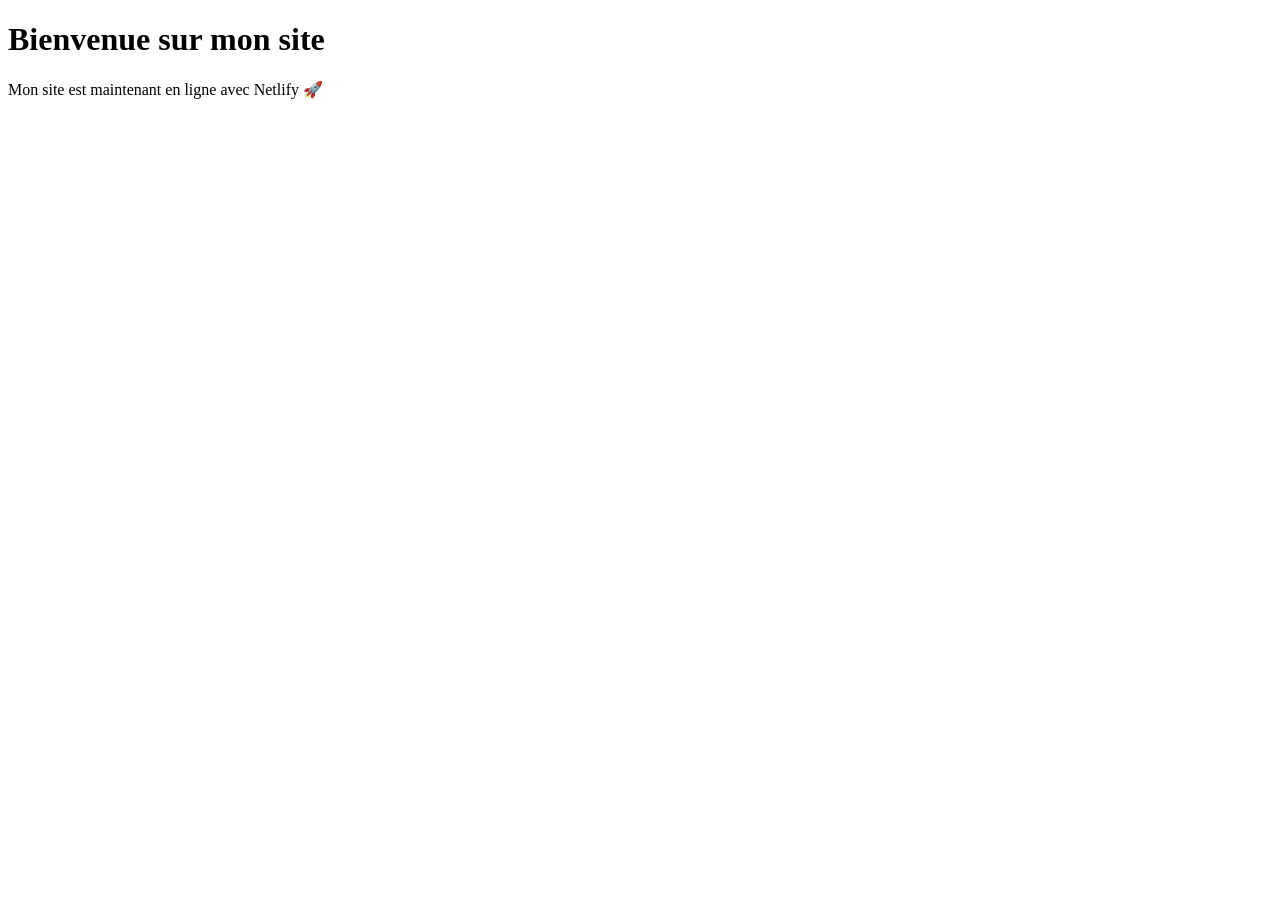
==== index.html @ 26e85eff "Add files via upload" ====
<!DOCTYPE html>
<html lang="fr">
<head>
  <meta charset="UTF-8">
  <title>Mon premier site</title>
  <link rel="stylesheet" href="css/style.css">
</head>
<body>

  <h1>Bienvenue sur mon site</h1>
  <p>Mon site est maintenant en ligne avec Netlify 🚀</p>

  <script src="js/script.js"></script>
</body>
</html>
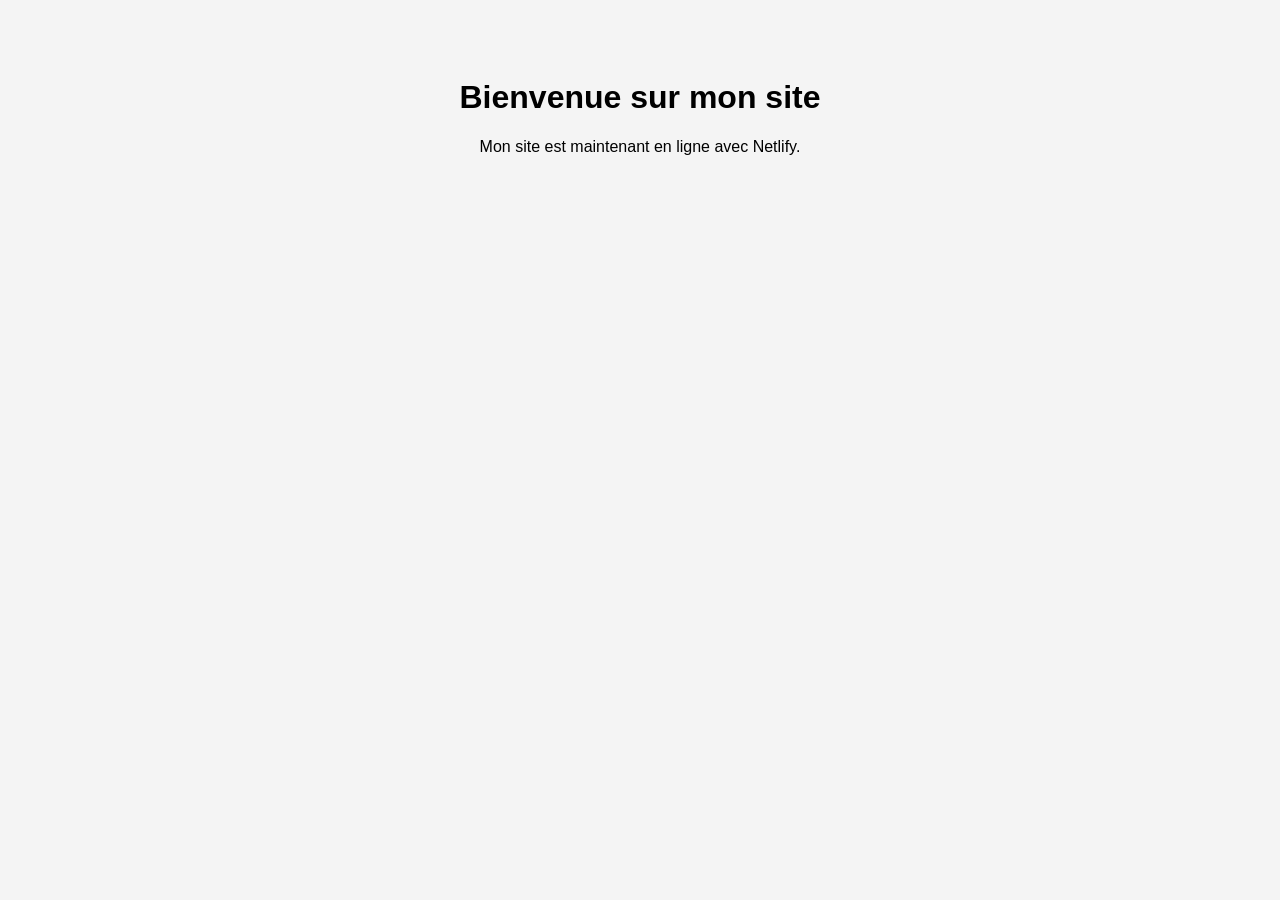
==== commit 44b39509: "Update index.html" ====
--- a/index.html
+++ b/index.html
@@ -3,13 +3,13 @@
 <head>
   <meta charset="UTF-8">
   <title>Mon premier site</title>
-  <link rel="stylesheet" href="css/style.css">
+  <link rel="stylesheet" href="style.css">
 </head>
 <body>
 
   <h1>Bienvenue sur mon site</h1>
-  <p>Mon site est maintenant en ligne avec Netlify 🚀</p>
+  <p>Mon site est maintenant en ligne avec Netlify.</p>
 
-  <script src="js/script.js"></script>
+  <script src="script.js"></script>
 </body>
 </html>
--- a/style.css
+++ b/style.css
@@ -0,0 +1,6 @@
+body {
+  font-family: Arial, sans-serif;
+  background: #f4f4f4;
+  text-align: center;
+  padding: 50px;
+}
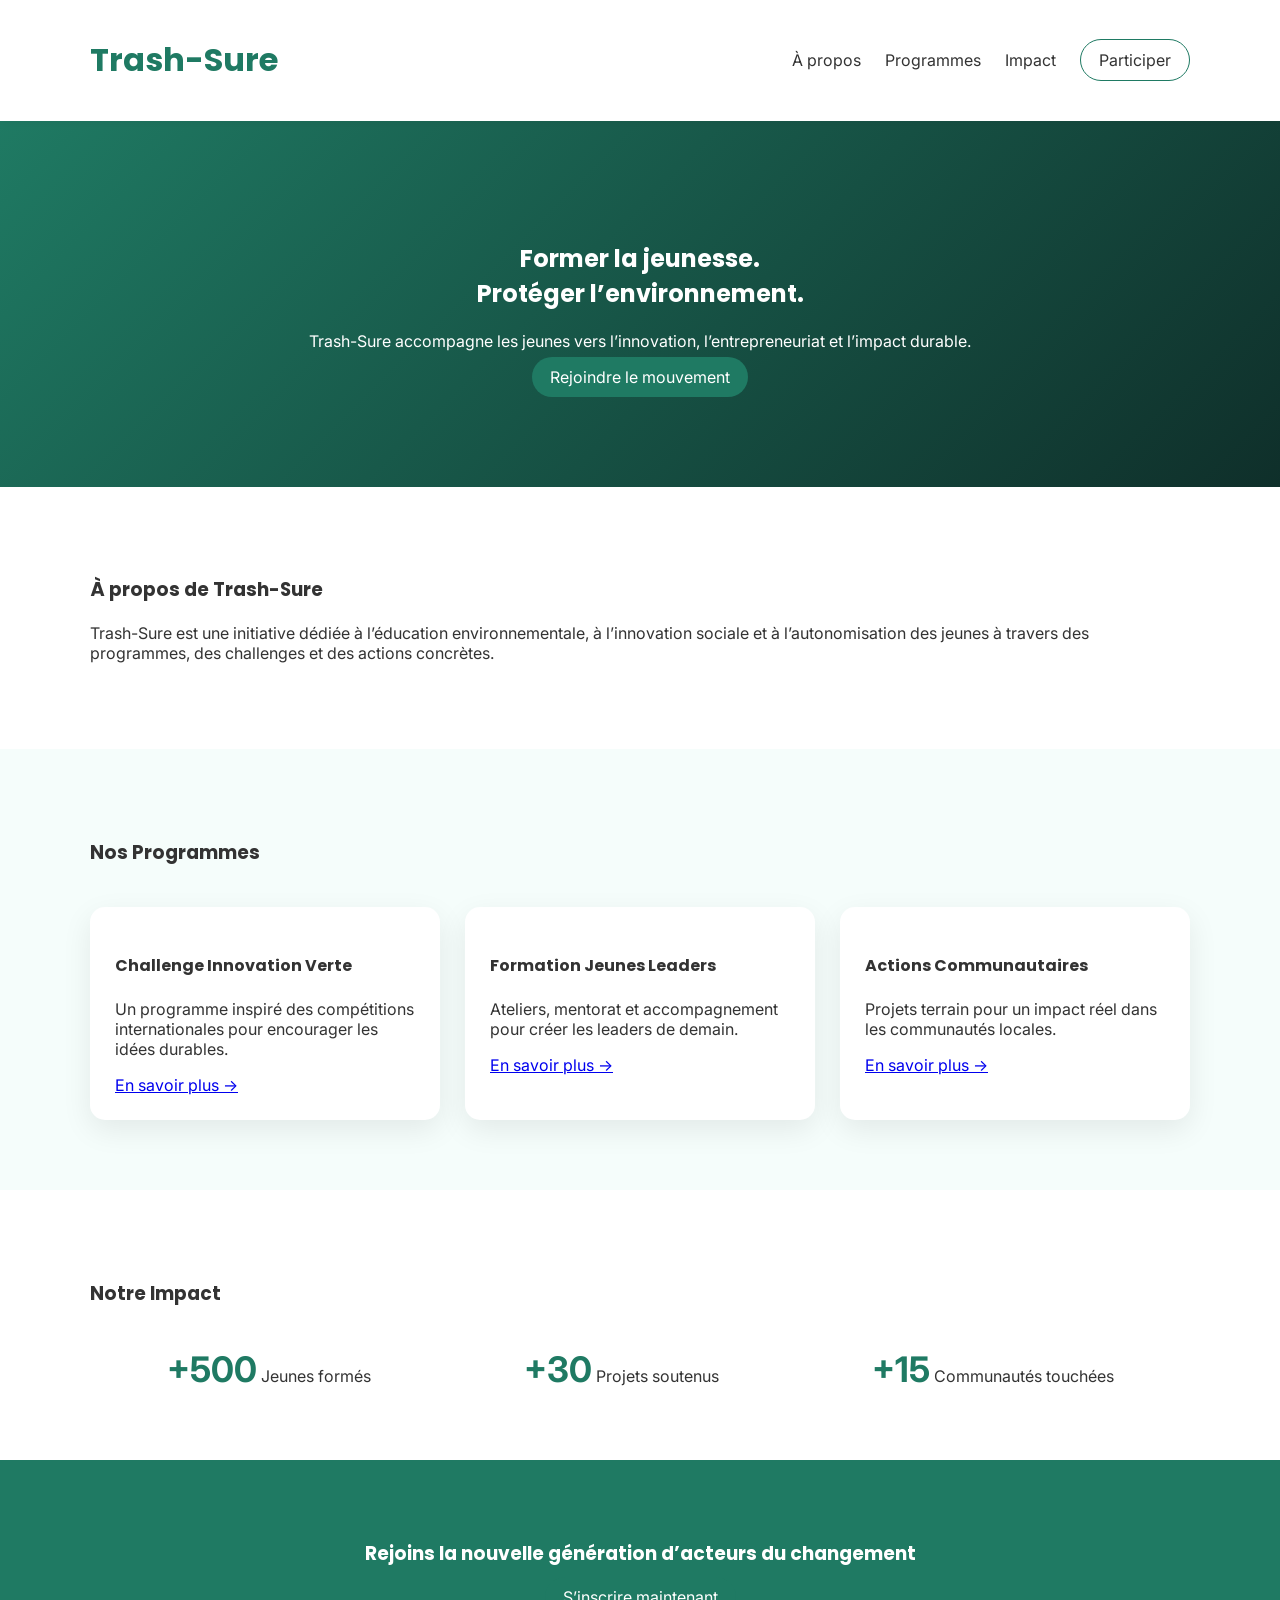
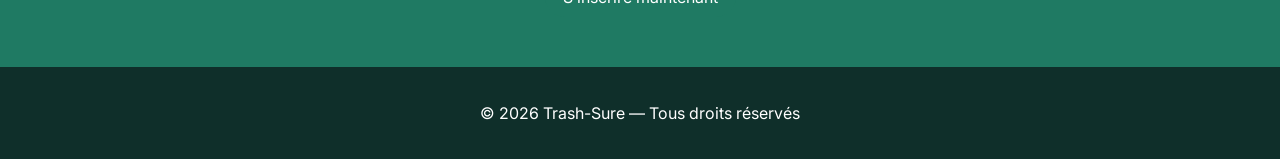
==== commit b7ead930: "hf" ====
--- a/index.html
+++ b/index.html
@@ -1,15 +1,114 @@
 <!DOCTYPE html>
 <html lang="fr">
 <head>
-  <meta charset="UTF-8">
-  <title>Mon premier site</title>
-  <link rel="stylesheet" href="style.css">
+    <meta charset="UTF-8">
+    <meta name="viewport" content="width=device-width, initial-scale=1.0">
+    <title>Trash-Sure | Jeunesse & Impact</title>
+
+    <!-- Google Fonts -->
+    <link href="https://fonts.googleapis.com/css2?family=Poppins:wght@400;600;700&family=Inter&display=swap" rel="stylesheet">
+
+    <link rel="stylesheet" href="style.css">
 </head>
 <body>
 
-  <h1>Bienvenue sur mon site</h1>
-  <p>Mon site est maintenant en ligne avec Netlify.</p>
+<header class="header">
+    <div class="container">
+        <h1 class="logo">Trash-Sure</h1>
+        <nav class="nav">
+            <a href="#about">À propos</a>
+            <a href="#programs">Programmes</a>
+            <a href="#impact">Impact</a>
+            <a href="#contact" class="btn">Participer</a>
+        </nav>
+    </div>
+</header>
 
-  <script src="script.js"></script>
+<!-- HERO -->
+<section class="hero">
+    <div class="container hero-content">
+        <h2>Former la jeunesse.<br>Protéger l’environnement.</h2>
+        <p>Trash-Sure accompagne les jeunes vers l’innovation, l’entrepreneuriat et l’impact durable.</p>
+        <a href="#programs" class="btn-primary">Rejoindre le mouvement</a>
+    </div>
+</section>
+
+<!-- ABOUT -->
+<section id="about" class="section">
+    <div class="container">
+        <h3>À propos de Trash-Sure</h3>
+        <p>
+            Trash-Sure est une initiative dédiée à l’éducation environnementale, 
+            à l’innovation sociale et à l’autonomisation des jeunes à travers 
+            des programmes, des challenges et des actions concrètes.
+        </p>
+    </div>
+</section>
+
+<!-- PROGRAMS -->
+<section id="programs" class="section light">
+    <div class="container">
+        <h3>Nos Programmes</h3>
+
+        <div class="cards">
+            <div class="card">
+                <h4>Challenge Innovation Verte</h4>
+                <p>Un programme inspiré des compétitions internationales pour encourager les idées durables.</p>
+                <a href="#" class="link">En savoir plus →</a>
+            </div>
+
+            <div class="card">
+                <h4>Formation Jeunes Leaders</h4>
+                <p>Ateliers, mentorat et accompagnement pour créer les leaders de demain.</p>
+                <a href="#" class="link">En savoir plus →</a>
+            </div>
+
+            <div class="card">
+                <h4>Actions Communautaires</h4>
+                <p>Projets terrain pour un impact réel dans les communautés locales.</p>
+                <a href="#" class="link">En savoir plus →</a>
+            </div>
+        </div>
+    </div>
+</section>
+
+<!-- IMPACT -->
+<section id="impact" class="section">
+    <div class="container">
+        <h3>Notre Impact</h3>
+
+        <div class="stats">
+            <div>
+                <strong>+500</strong>
+                <span>Jeunes formés</span>
+            </div>
+            <div>
+                <strong>+30</strong>
+                <span>Projets soutenus</span>
+            </div>
+            <div>
+                <strong>+15</strong>
+                <span>Communautés touchées</span>
+            </div>
+        </div>
+    </div>
+</section>
+
+<!-- CTA -->
+<section class="cta">
+    <div class="container">
+        <h3>Rejoins la nouvelle génération d’acteurs du changement</h3>
+        <a href="#contact" class="btn-primary">S’inscrire maintenant</a>
+    </div>
+</section>
+
+<!-- FOOTER -->
+<footer id="contact" class="footer">
+    <div class="container">
+        <p>© 2026 Trash-Sure — Tous droits réservés</p>
+    </div>
+</footer>
+
+<script src="script.js"></script>
 </body>
 </html>
--- a/style.css
+++ b/style.css
@@ -1,6 +1,128 @@
+:root {
+    --primary: #1f7a63;
+    --dark: #0f2f2a;
+    --light: #f5fdfb;
+}
+
+* {
+    box-sizing: border-box;
+}
+
 body {
-  font-family: Arial, sans-serif;
-  background: #f4f4f4;
-  text-align: center;
-  padding: 50px;
+    margin: 0;
+    font-family: 'Inter', sans-serif;
+    color: #333;
 }
+
+h1, h2, h3, h4 {
+    font-family: 'Poppins', sans-serif;
+}
+
+.container {
+    width: 90%;
+    max-width: 1100px;
+    margin: auto;
+}
+
+/* HEADER */
+.header {
+    background: white;
+    position: sticky;
+    top: 0;
+    z-index: 100;
+    box-shadow: 0 2px 10px rgba(0,0,0,0.05);
+}
+
+.header .container {
+    display: flex;
+    justify-content: space-between;
+    align-items: center;
+    padding: 15px 0;
+}
+
+.logo {
+    color: var(--primary);
+}
+
+.nav a {
+    margin-left: 20px;
+    text-decoration: none;
+    color: #333;
+}
+
+/* BUTTONS */
+.btn, .btn-primary {
+    padding: 10px 18px;
+    border-radius: 30px;
+    text-decoration: none;
+}
+
+.btn {
+    border: 1px solid var(--primary);
+    color: var(--primary);
+}
+
+.btn-primary {
+    background: var(--primary);
+    color: white;
+}
+
+/* HERO */
+.hero {
+    background: linear-gradient(135deg, var(--primary), var(--dark));
+    color: white;
+    padding: 100px 0;
+    text-align: center;
+}
+
+/* SECTIONS */
+.section {
+    padding: 70px 0;
+}
+
+.section.light {
+    background: var(--light);
+}
+
+/* CARDS */
+.cards {
+    display: grid;
+    grid-template-columns: repeat(auto-fit, minmax(250px, 1fr));
+    gap: 25px;
+    margin-top: 40px;
+}
+
+.card {
+    background: white;
+    padding: 25px;
+    border-radius: 15px;
+    box-shadow: 0 10px 30px rgba(0,0,0,0.08);
+}
+
+/* IMPACT */
+.stats {
+    display: flex;
+    justify-content: space-around;
+    margin-top: 40px;
+}
+
+.stats strong {
+    font-size: 2.2rem;
+    color: var(--primary);
+}
+
+/* CTA */
+.cta {
+    background: var(--primary);
+    color: white;
+    text-align: center;
+    padding: 60px 0;
+}
+
+/* FOOTER */
+.footer {
+    background: var(--dark);
+    color: white;
+    text-align: center;
+    padding: 20px;
+}
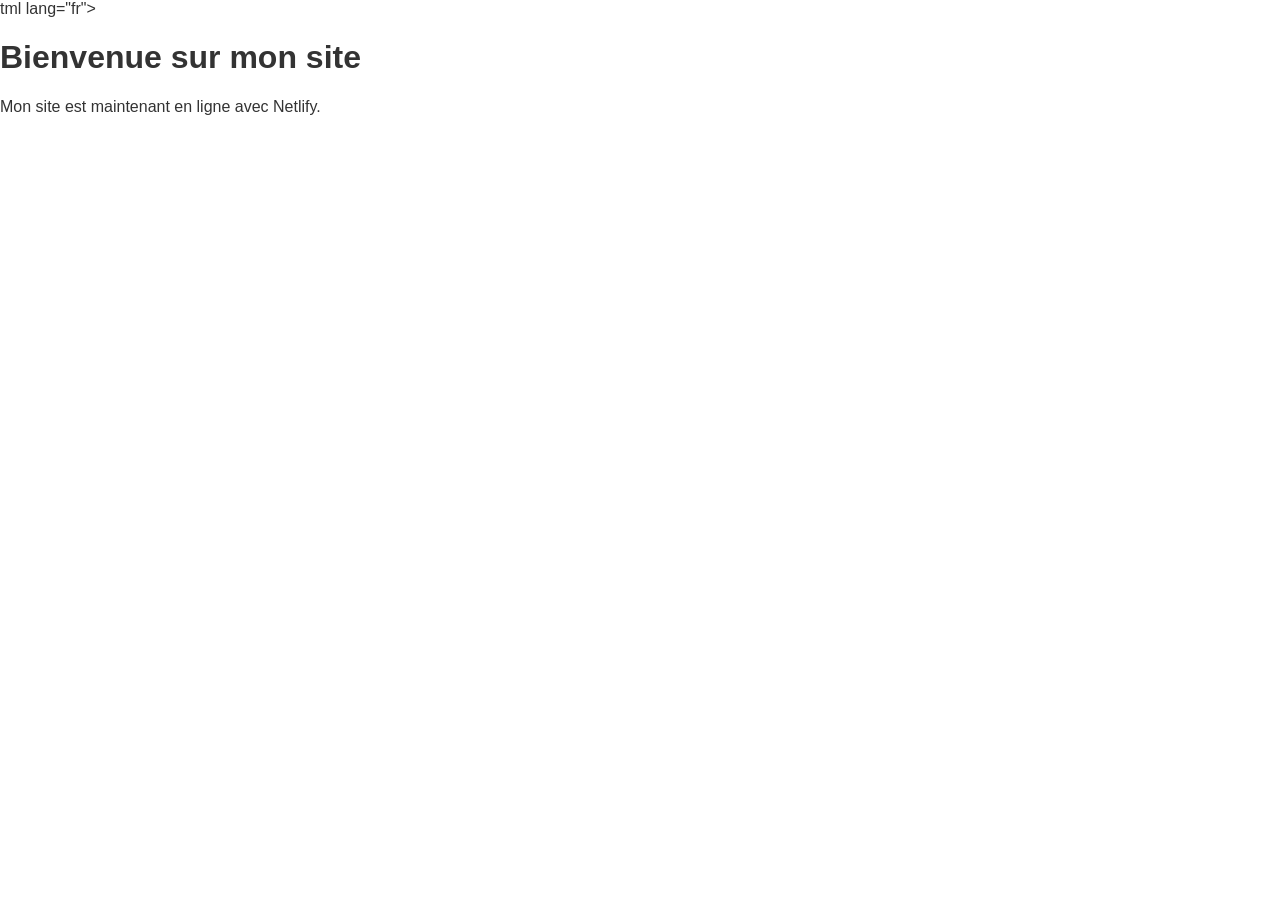
==== commit d2a2db0b: "Update index.html" ====
--- a/index.html
+++ b/index.html
@@ -1,114 +1,15 @@
-<!DOCTYPE html>
-<html lang="fr">
+<h<!DOCTYPE html>
+tml lang="fr">
 <head>
-    <meta charset="UTF-8">
-    <meta name="viewport" content="width=device-width, initial-scale=1.0">
-    <title>Trash-Sure | Jeunesse & Impact</title>
-
-    <!-- Google Fonts -->
-    <link href="https://fonts.googleapis.com/css2?family=Poppins:wght@400;600;700&family=Inter&display=swap" rel="stylesheet">
-
-    <link rel="stylesheet" href="style.css">
+  <meta charset="UTF-8">
+  <title>Mon premier site</title>
+  <link rel="stylesheet" href="style.css">
 </head>
 <body>
 
-<header class="header">
-    <div class="container">
-        <h1 class="logo">Trash-Sure</h1>
-        <nav class="nav">
-            <a href="#about">À propos</a>
-            <a href="#programs">Programmes</a>
-            <a href="#impact">Impact</a>
-            <a href="#contact" class="btn">Participer</a>
-        </nav>
-    </div>
-</header>
+  <h1>Bienvenue sur mon site</h1>
+  <p>Mon site est maintenant en ligne avec Netlify.</p>
 
-<!-- HERO -->
-<section class="hero">
-    <div class="container hero-content">
-        <h2>Former la jeunesse.<br>Protéger l’environnement.</h2>
-        <p>Trash-Sure accompagne les jeunes vers l’innovation, l’entrepreneuriat et l’impact durable.</p>
-        <a href="#programs" class="btn-primary">Rejoindre le mouvement</a>
-    </div>
-</section>
-
-<!-- ABOUT -->
-<section id="about" class="section">
-    <div class="container">
-        <h3>À propos de Trash-Sure</h3>
-        <p>
-            Trash-Sure est une initiative dédiée à l’éducation environnementale, 
-            à l’innovation sociale et à l’autonomisation des jeunes à travers 
-            des programmes, des challenges et des actions concrètes.
-        </p>
-    </div>
-</section>
-
-<!-- PROGRAMS -->
-<section id="programs" class="section light">
-    <div class="container">
-        <h3>Nos Programmes</h3>
-
-        <div class="cards">
-            <div class="card">
-                <h4>Challenge Innovation Verte</h4>
-                <p>Un programme inspiré des compétitions internationales pour encourager les idées durables.</p>
-                <a href="#" class="link">En savoir plus →</a>
-            </div>
-
-            <div class="card">
-                <h4>Formation Jeunes Leaders</h4>
-                <p>Ateliers, mentorat et accompagnement pour créer les leaders de demain.</p>
-                <a href="#" class="link">En savoir plus →</a>
-            </div>
-
-            <div class="card">
-                <h4>Actions Communautaires</h4>
-                <p>Projets terrain pour un impact réel dans les communautés locales.</p>
-                <a href="#" class="link">En savoir plus →</a>
-            </div>
-        </div>
-    </div>
-</section>
-
-<!-- IMPACT -->
-<section id="impact" class="section">
-    <div class="container">
-        <h3>Notre Impact</h3>
-
-        <div class="stats">
-            <div>
-                <strong>+500</strong>
-                <span>Jeunes formés</span>
-            </div>
-            <div>
-                <strong>+30</strong>
-                <span>Projets soutenus</span>
-            </div>
-            <div>
-                <strong>+15</strong>
-                <span>Communautés touchées</span>
-            </div>
-        </div>
-    </div>
-</section>
-
-<!-- CTA -->
-<section class="cta">
-    <div class="container">
-        <h3>Rejoins la nouvelle génération d’acteurs du changement</h3>
-        <a href="#contact" class="btn-primary">S’inscrire maintenant</a>
-    </div>
-</section>
-
-<!-- FOOTER -->
-<footer id="contact" class="footer">
-    <div class="container">
-        <p>© 2026 Trash-Sure — Tous droits réservés</p>
-    </div>
-</footer>
-
-<script src="script.js"></script>
+  <script src="script.js"></script>
 </body>
 </html>
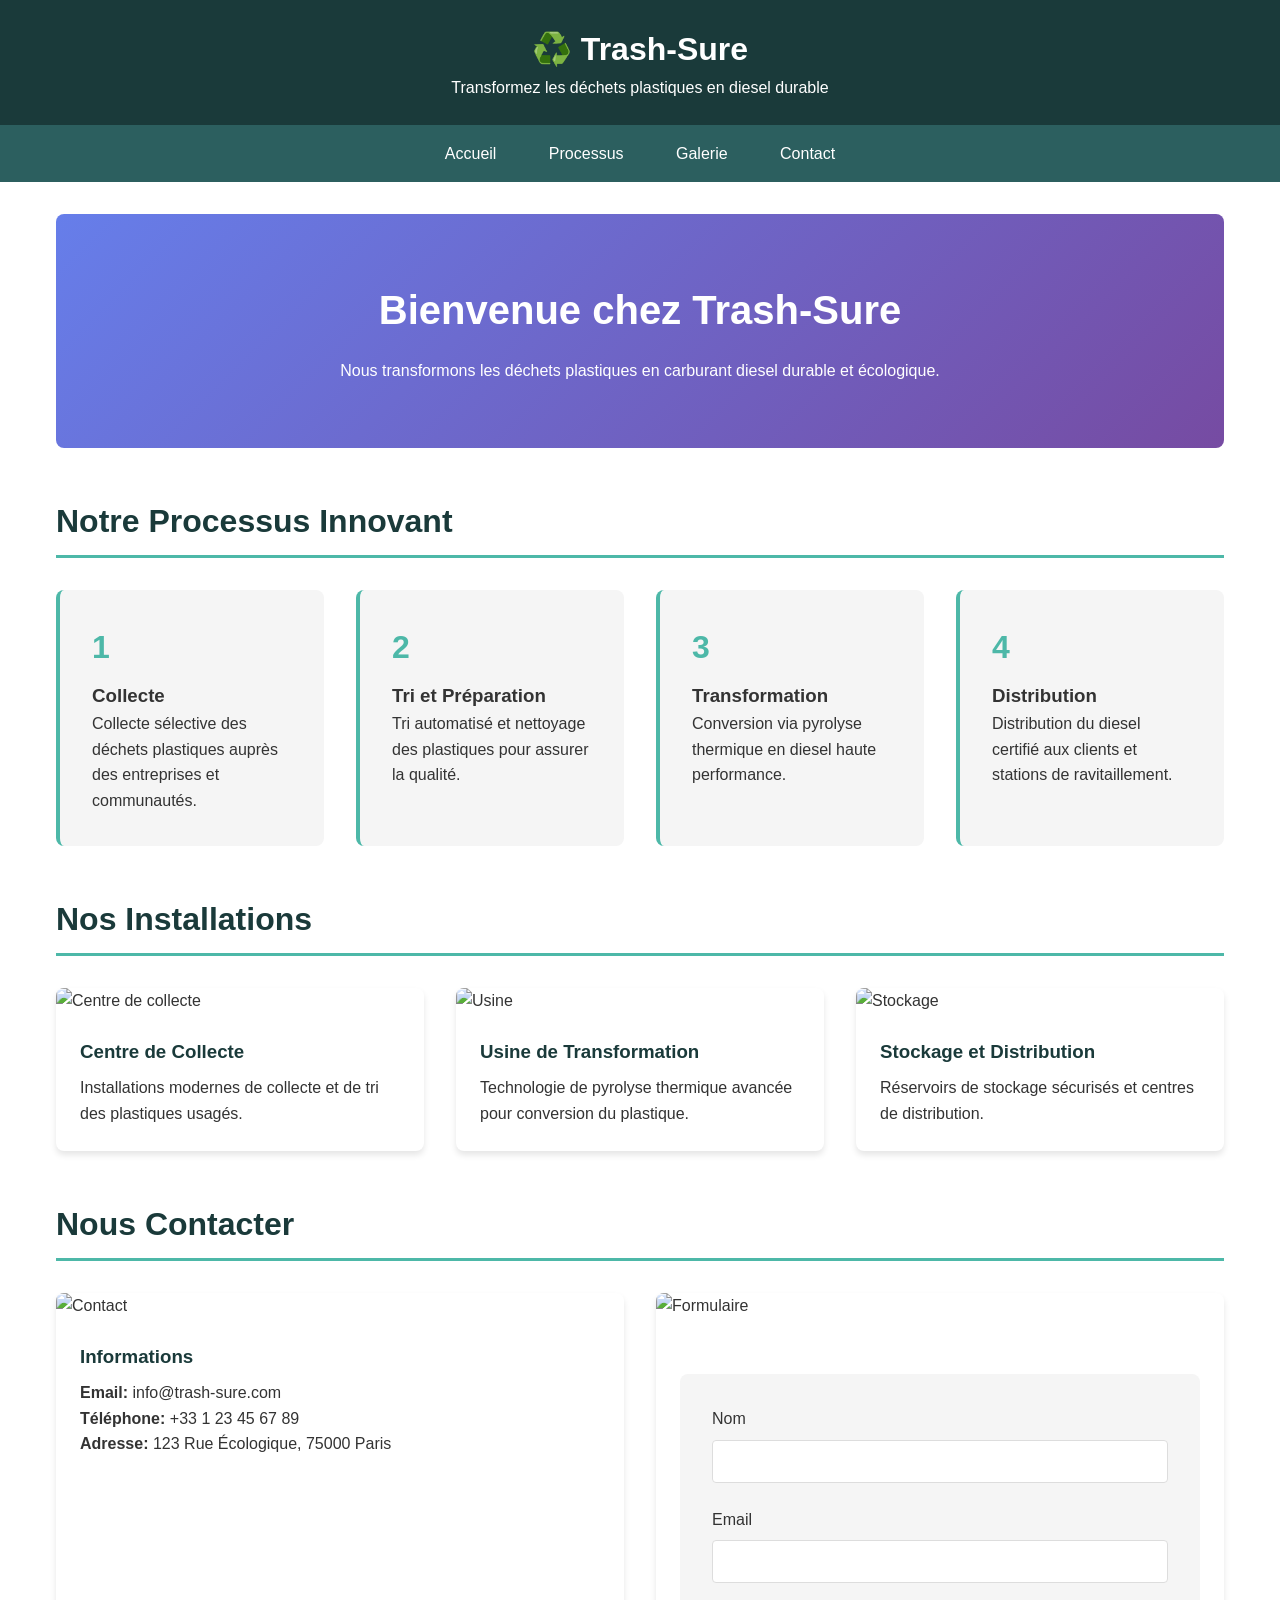
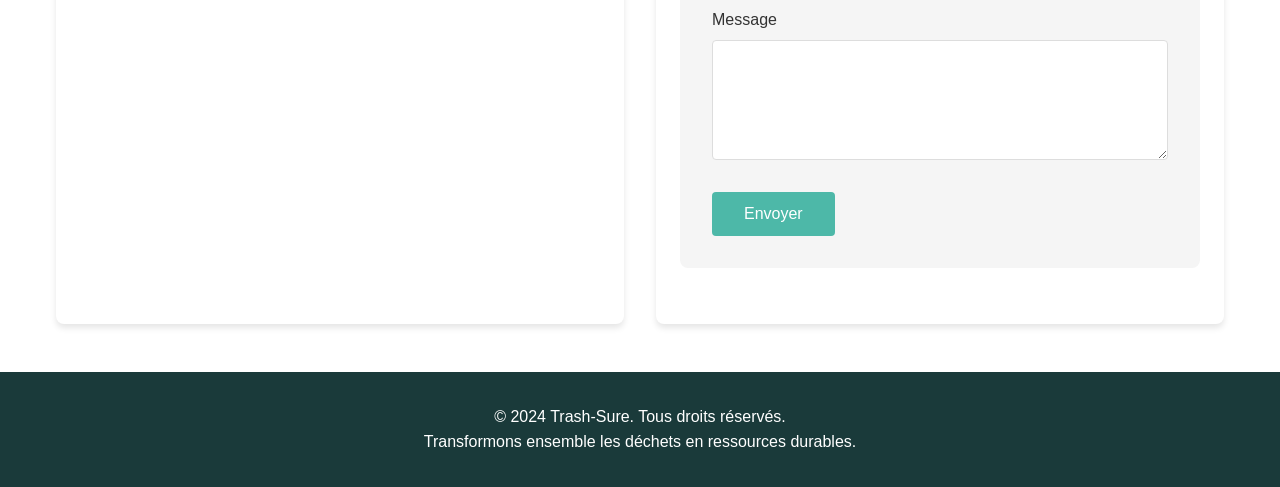
==== commit 0168da18: "Update index.html" ====
--- a/index.html
+++ b/index.html
@@ -1,15 +1,305 @@
-<h<!DOCTYPE html>
-tml lang="fr">
-<head>
-  <meta charset="UTF-8">
-  <title>Mon premier site</title>
-  <link rel="stylesheet" href="style.css">
-</head>
-<body>
-
-  <h1>Bienvenue sur mon site</h1>
-  <p>Mon site est maintenant en ligne avec Netlify.</p>
-
-  <script src="script.js"></script>
-</body>
-</html>
+
+<!DOCTYPE html>
+<html lang="fr">
+<head>
+  <meta charset="UTF-8">
+  <meta name="viewport" content="width=device-width, initial-scale=1.0">
+  <title>Trash-Sure - Plastique en Diesel</title>
+  <style>
+    * {
+      margin: 0;
+      padding: 0;
+      box-sizing: border-box;
+    }
+    
+    body {
+      font-family: 'Segoe UI', Tahoma, Geneva, Verdana, sans-serif;
+      line-height: 1.6;
+      color: #333;
+    }
+    
+    header {
+      background: #1a3a3a;
+      color: white;
+      padding: 1.5rem 0;
+      text-align: center;
+    }
+    
+    nav {
+      background: #2c5f5f;
+      padding: 1rem;
+      text-align: center;
+      position: sticky;
+      top: 0;
+      z-index: 100;
+    }
+    
+    nav a {
+      color: white;
+      margin: 0 1.5rem;
+      text-decoration: none;
+      font-weight: 500;
+      transition: color 0.3s;
+    }
+    
+    nav a:hover {
+      color: #4db8a8;
+    }
+    
+    .container {
+      max-width: 1200px;
+      margin: 0 auto;
+      padding: 0 1rem;
+    }
+    
+    .hero {
+      background: linear-gradient(135deg, #667eea 0%, #764ba2 100%);
+      color: white;
+      padding: 4rem 2rem;
+      border-radius: 8px;
+      text-align: center;
+      margin: 2rem 0;
+    }
+    
+    .hero h2 {
+      font-size: 2.5rem;
+      margin-bottom: 1rem;
+    }
+    
+    .section {
+      margin: 3rem 0;
+    }
+    
+    .section h2 {
+      font-size: 2rem;
+      margin-bottom: 1.5rem;
+      color: #1a3a3a;
+      border-bottom: 3px solid #4db8a8;
+      padding-bottom: 0.5rem;
+    }
+    
+    .gallery {
+      display: grid;
+      grid-template-columns: repeat(auto-fit, minmax(300px, 1fr));
+      gap: 2rem;
+      margin: 2rem 0;
+    }
+    
+    .card {
+      background: white;
+      border-radius: 8px;
+      overflow: hidden;
+      box-shadow: 0 4px 6px rgba(0,0,0,0.1);
+      transition: transform 0.3s;
+    }
+    
+    .card:hover {
+      transform: translateY(-5px);
+    }
+    
+    .card img {
+      width: 100%;
+      height: 250px;
+      object-fit: cover;
+    }
+    
+    .card-content {
+      padding: 1.5rem;
+    }
+    
+    .card h3 {
+      color: #1a3a3a;
+      margin-bottom: 0.5rem;
+    }
+    
+    .process-steps {
+      display: grid;
+      grid-template-columns: repeat(auto-fit, minmax(250px, 1fr));
+      gap: 2rem;
+      margin: 2rem 0;
+    }
+    
+    .step {
+      background: #f5f5f5;
+      padding: 2rem;
+      border-radius: 8px;
+      border-left: 4px solid #4db8a8;
+    }
+    
+    .step-number {
+      font-size: 2rem;
+      font-weight: bold;
+      color: #4db8a8;
+      margin-bottom: 0.5rem;
+    }
+    
+    .contact-form {
+      background: #f5f5f5;
+      padding: 2rem;
+      border-radius: 8px;
+      max-width: 600px;
+      margin: 2rem 0;
+    }
+    
+    .form-group {
+      margin-bottom: 1.5rem;
+    }
+    
+    .form-group label {
+      display: block;
+      margin-bottom: 0.5rem;
+      font-weight: 500;
+    }
+    
+    .form-group input,
+    .form-group textarea {
+      width: 100%;
+      padding: 0.8rem;
+      border: 1px solid #ddd;
+      border-radius: 4px;
+      font-family: Arial, sans-serif;
+    }
+    
+    .form-group textarea {
+      resize: vertical;
+      min-height: 120px;
+    }
+    
+    .btn {
+      background: #4db8a8;
+      color: white;
+      padding: 0.8rem 2rem;
+      border: none;
+      border-radius: 4px;
+      cursor: pointer;
+      font-size: 1rem;
+      transition: background 0.3s;
+    }
+    
+    .btn:hover {
+      background: #3a9b8f;
+    }
+    
+    footer {
+      background: #1a3a3a;
+      color: white;
+      text-align: center;
+      padding: 2rem;
+      margin-top: 3rem;
+    }
+  </style>
+</head>
+<body>
+  <header>
+    <h1>♻️ Trash-Sure</h1>
+    <p>Transformez les déchets plastiques en diesel durable</p>
+  </header>
+  
+  <nav>
+    <a href="#accueil">Accueil</a>
+    <a href="#processus">Processus</a>
+    <a href="#galerie">Galerie</a>
+    <a href="#contact">Contact</a>
+  </nav>
+  
+  <div class="container">
+    <div id="accueil" class="hero">
+      <h2>Bienvenue chez Trash-Sure</h2>
+      <p>Nous transformons les déchets plastiques en carburant diesel durable et écologique.</p>
+    </div>
+    
+    <div id="processus" class="section">
+      <h2>Notre Processus Innovant</h2>
+      <div class="process-steps">
+        <div class="step">
+          <div class="step-number">1</div>
+          <h3>Collecte</h3>
+          <p>Collecte sélective des déchets plastiques auprès des entreprises et communautés.</p>
+        </div>
+        <div class="step">
+          <div class="step-number">2</div>
+          <h3>Tri et Préparation</h3>
+          <p>Tri automatisé et nettoyage des plastiques pour assurer la qualité.</p>
+        </div>
+        <div class="step">
+          <div class="step-number">3</div>
+          <h3>Transformation</h3>
+          <p>Conversion via pyrolyse thermique en diesel haute performance.</p>
+        </div>
+        <div class="step">
+          <div class="step-number">4</div>
+          <h3>Distribution</h3>
+          <p>Distribution du diesel certifié aux clients et stations de ravitaillement.</p>
+        </div>
+      </div>
+    </div>
+    
+    <div id="galerie" class="section">
+      <h2>Nos Installations</h2>
+      <div class="gallery">
+        <div class="card">
+          <img src="https://via.placeholder.com/300x250?text=Centre+de+Collecte" alt="Centre de collecte">
+          <div class="card-content">
+            <h3>Centre de Collecte</h3>
+            <p>Installations modernes de collecte et de tri des plastiques usagés.</p>
+          </div>
+        </div>
+        <div class="card">
+          <img src="https://via.placeholder.com/300x250?text=Usine+de+Transformation" alt="Usine">
+          <div class="card-content">
+            <h3>Usine de Transformation</h3>
+            <p>Technologie de pyrolyse thermique avancée pour conversion du plastique.</p>
+          </div>
+        </div>
+        <div class="card">
+          <img src="https://via.placeholder.com/300x250?text=Stockage+de+Carburant" alt="Stockage">
+          <div class="card-content">
+            <h3>Stockage et Distribution</h3>
+            <p>Réservoirs de stockage sécurisés et centres de distribution.</p>
+          </div>
+        </div>
+      </div>
+    </div>
+    
+    <div id="contact" class="section">
+      <h2>Nous Contacter</h2>
+      <div class="gallery">
+        <div class="card">
+          <img src="https://via.placeholder.com/300x250?text=Contact" alt="Contact">
+          <div class="card-content">
+            <h3>Informations</h3>
+            <p><strong>Email:</strong> info@trash-sure.com</p>
+            <p><strong>Téléphone:</strong> +33 1 23 45 67 89</p>
+            <p><strong>Adresse:</strong> 123 Rue Écologique, 75000 Paris</p>
+          </div>
+        </div>
+        <div class="card">
+          <img src="https://via.placeholder.com/300x250?text=Formulaire" alt="Formulaire">
+          <div class="card-content">
+            <form class="contact-form">
+              <div class="form-group">
+                <label for="nom">Nom</label>
+                <input type="text" id="nom" name="nom" required>
+              </div>
+              <div class="form-group">
+                <label for="email">Email</label>
+                <input type="email" id="email" name="email" required>
+              </div>
+              <div class="form-group">
+                <label for="message">Message</label>
+                <textarea id="message" name="message" required></textarea>
+              </div>
+              <button type="submit" class="btn">Envoyer</button>
+            </form>
+          </div>
+        </div>
+      </div>
+    </div>
+  </div>
+  
+  <footer>
+    <p>&copy; 2024 Trash-Sure. Tous droits réservés.</p>
+    <p>Transformons ensemble les déchets en ressources durables.</p>
+  </footer>
+</body>
+</html>
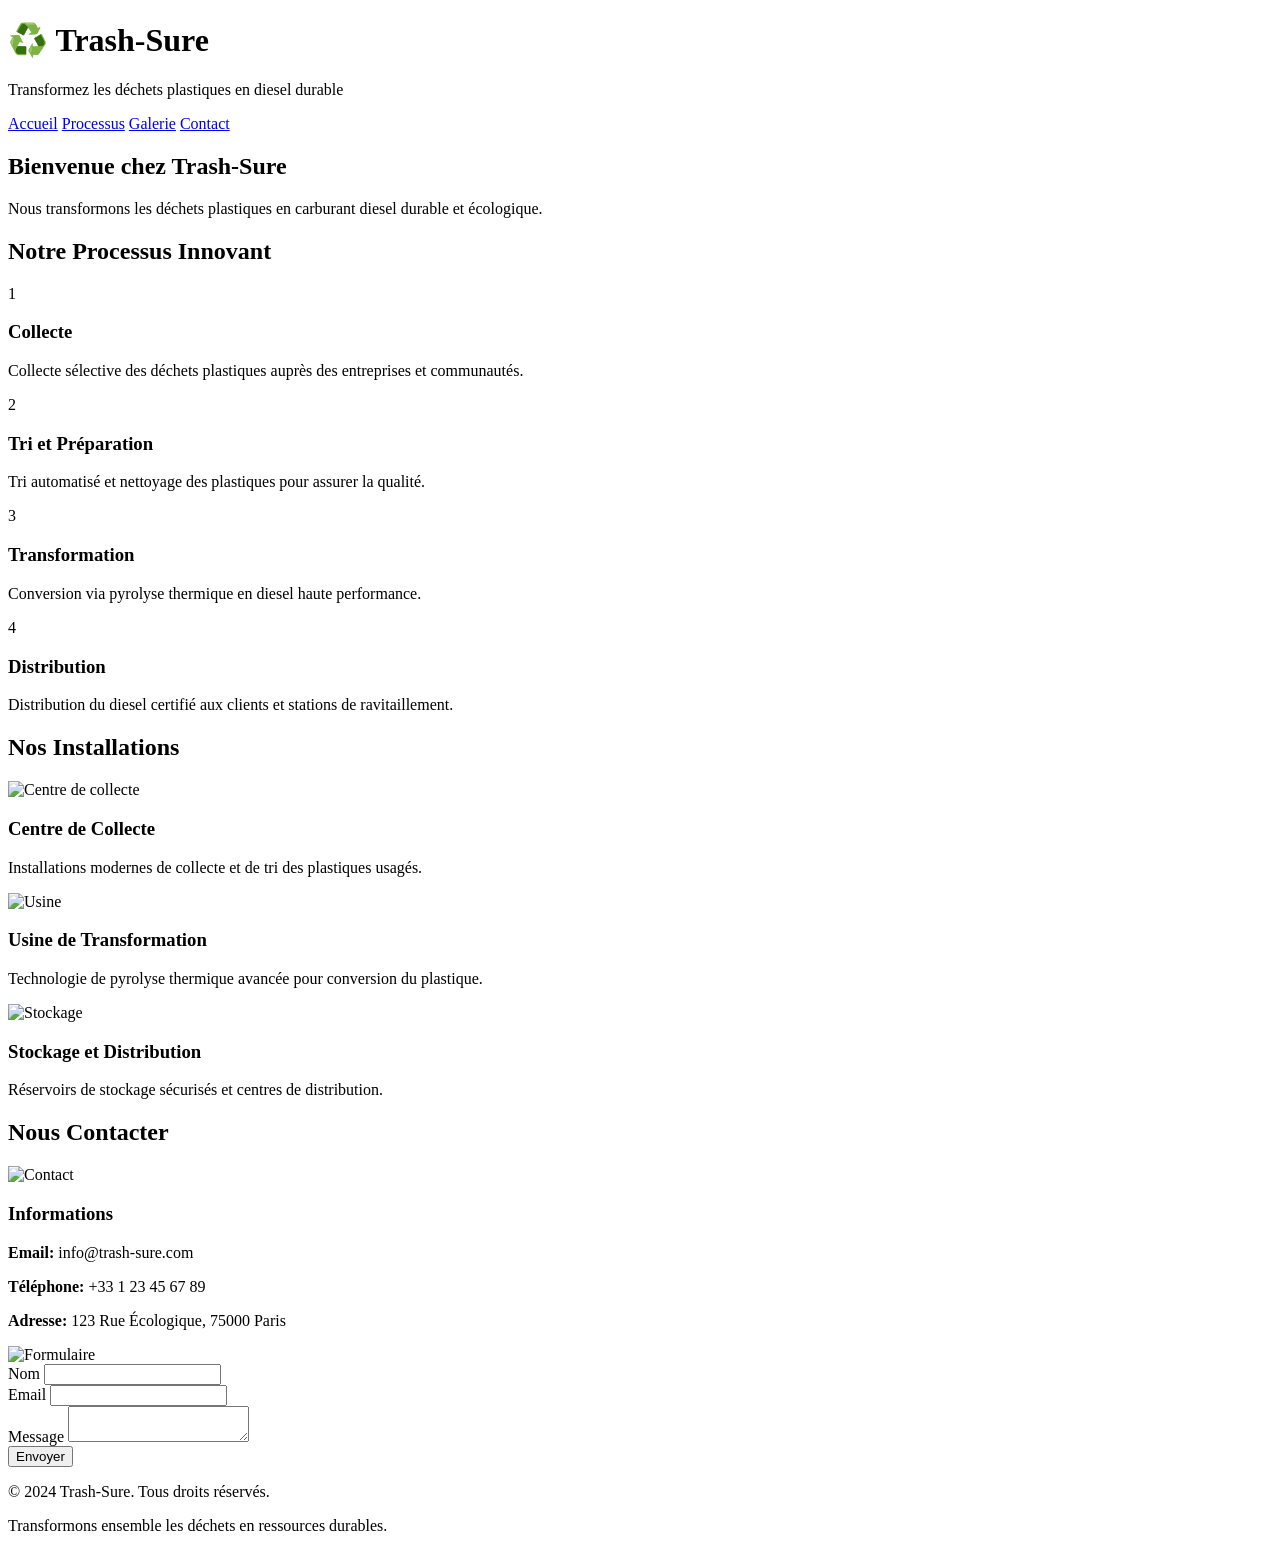
==== commit 2691262a: "cha" ====
--- a/index.html
+++ b/index.html
@@ -5,189 +5,6 @@
   <meta charset="UTF-8">
   <meta name="viewport" content="width=device-width, initial-scale=1.0">
   <title>Trash-Sure - Plastique en Diesel</title>
-  <style>
-    * {
-      margin: 0;
-      padding: 0;
-      box-sizing: border-box;
-    }
-    
-    body {
-      font-family: 'Segoe UI', Tahoma, Geneva, Verdana, sans-serif;
-      line-height: 1.6;
-      color: #333;
-    }
-    
-    header {
-      background: #1a3a3a;
-      color: white;
-      padding: 1.5rem 0;
-      text-align: center;
-    }
-    
-    nav {
-      background: #2c5f5f;
-      padding: 1rem;
-      text-align: center;
-      position: sticky;
-      top: 0;
-      z-index: 100;
-    }
-    
-    nav a {
-      color: white;
-      margin: 0 1.5rem;
-      text-decoration: none;
-      font-weight: 500;
-      transition: color 0.3s;
-    }
-    
-    nav a:hover {
-      color: #4db8a8;
-    }
-    
-    .container {
-      max-width: 1200px;
-      margin: 0 auto;
-      padding: 0 1rem;
-    }
-    
-    .hero {
-      background: linear-gradient(135deg, #667eea 0%, #764ba2 100%);
-      color: white;
-      padding: 4rem 2rem;
-      border-radius: 8px;
-      text-align: center;
-      margin: 2rem 0;
-    }
-    
-    .hero h2 {
-      font-size: 2.5rem;
-      margin-bottom: 1rem;
-    }
-    
-    .section {
-      margin: 3rem 0;
-    }
-    
-    .section h2 {
-      font-size: 2rem;
-      margin-bottom: 1.5rem;
-      color: #1a3a3a;
-      border-bottom: 3px solid #4db8a8;
-      padding-bottom: 0.5rem;
-    }
-    
-    .gallery {
-      display: grid;
-      grid-template-columns: repeat(auto-fit, minmax(300px, 1fr));
-      gap: 2rem;
-      margin: 2rem 0;
-    }
-    
-    .card {
-      background: white;
-      border-radius: 8px;
-      overflow: hidden;
-      box-shadow: 0 4px 6px rgba(0,0,0,0.1);
-      transition: transform 0.3s;
-    }
-    
-    .card:hover {
-      transform: translateY(-5px);
-    }
-    
-    .card img {
-      width: 100%;
-      height: 250px;
-      object-fit: cover;
-    }
-    
-    .card-content {
-      padding: 1.5rem;
-    }
-    
-    .card h3 {
-      color: #1a3a3a;
-      margin-bottom: 0.5rem;
-    }
-    
-    .process-steps {
-      display: grid;
-      grid-template-columns: repeat(auto-fit, minmax(250px, 1fr));
-      gap: 2rem;
-      margin: 2rem 0;
-    }
-    
-    .step {
-      background: #f5f5f5;
-      padding: 2rem;
-      border-radius: 8px;
-      border-left: 4px solid #4db8a8;
-    }
-    
-    .step-number {
-      font-size: 2rem;
-      font-weight: bold;
-      color: #4db8a8;
-      margin-bottom: 0.5rem;
-    }
-    
-    .contact-form {
-      background: #f5f5f5;
-      padding: 2rem;
-      border-radius: 8px;
-      max-width: 600px;
-      margin: 2rem 0;
-    }
-    
-    .form-group {
-      margin-bottom: 1.5rem;
-    }
-    
-    .form-group label {
-      display: block;
-      margin-bottom: 0.5rem;
-      font-weight: 500;
-    }
-    
-    .form-group input,
-    .form-group textarea {
-      width: 100%;
-      padding: 0.8rem;
-      border: 1px solid #ddd;
-      border-radius: 4px;
-      font-family: Arial, sans-serif;
-    }
-    
-    .form-group textarea {
-      resize: vertical;
-      min-height: 120px;
-    }
-    
-    .btn {
-      background: #4db8a8;
-      color: white;
-      padding: 0.8rem 2rem;
-      border: none;
-      border-radius: 4px;
-      cursor: pointer;
-      font-size: 1rem;
-      transition: background 0.3s;
-    }
-    
-    .btn:hover {
-      background: #3a9b8f;
-    }
-    
-    footer {
-      background: #1a3a3a;
-      color: white;
-      text-align: center;
-      padding: 2rem;
-      margin-top: 3rem;
-    }
-  </style>
 </head>
 <body>
   <header>
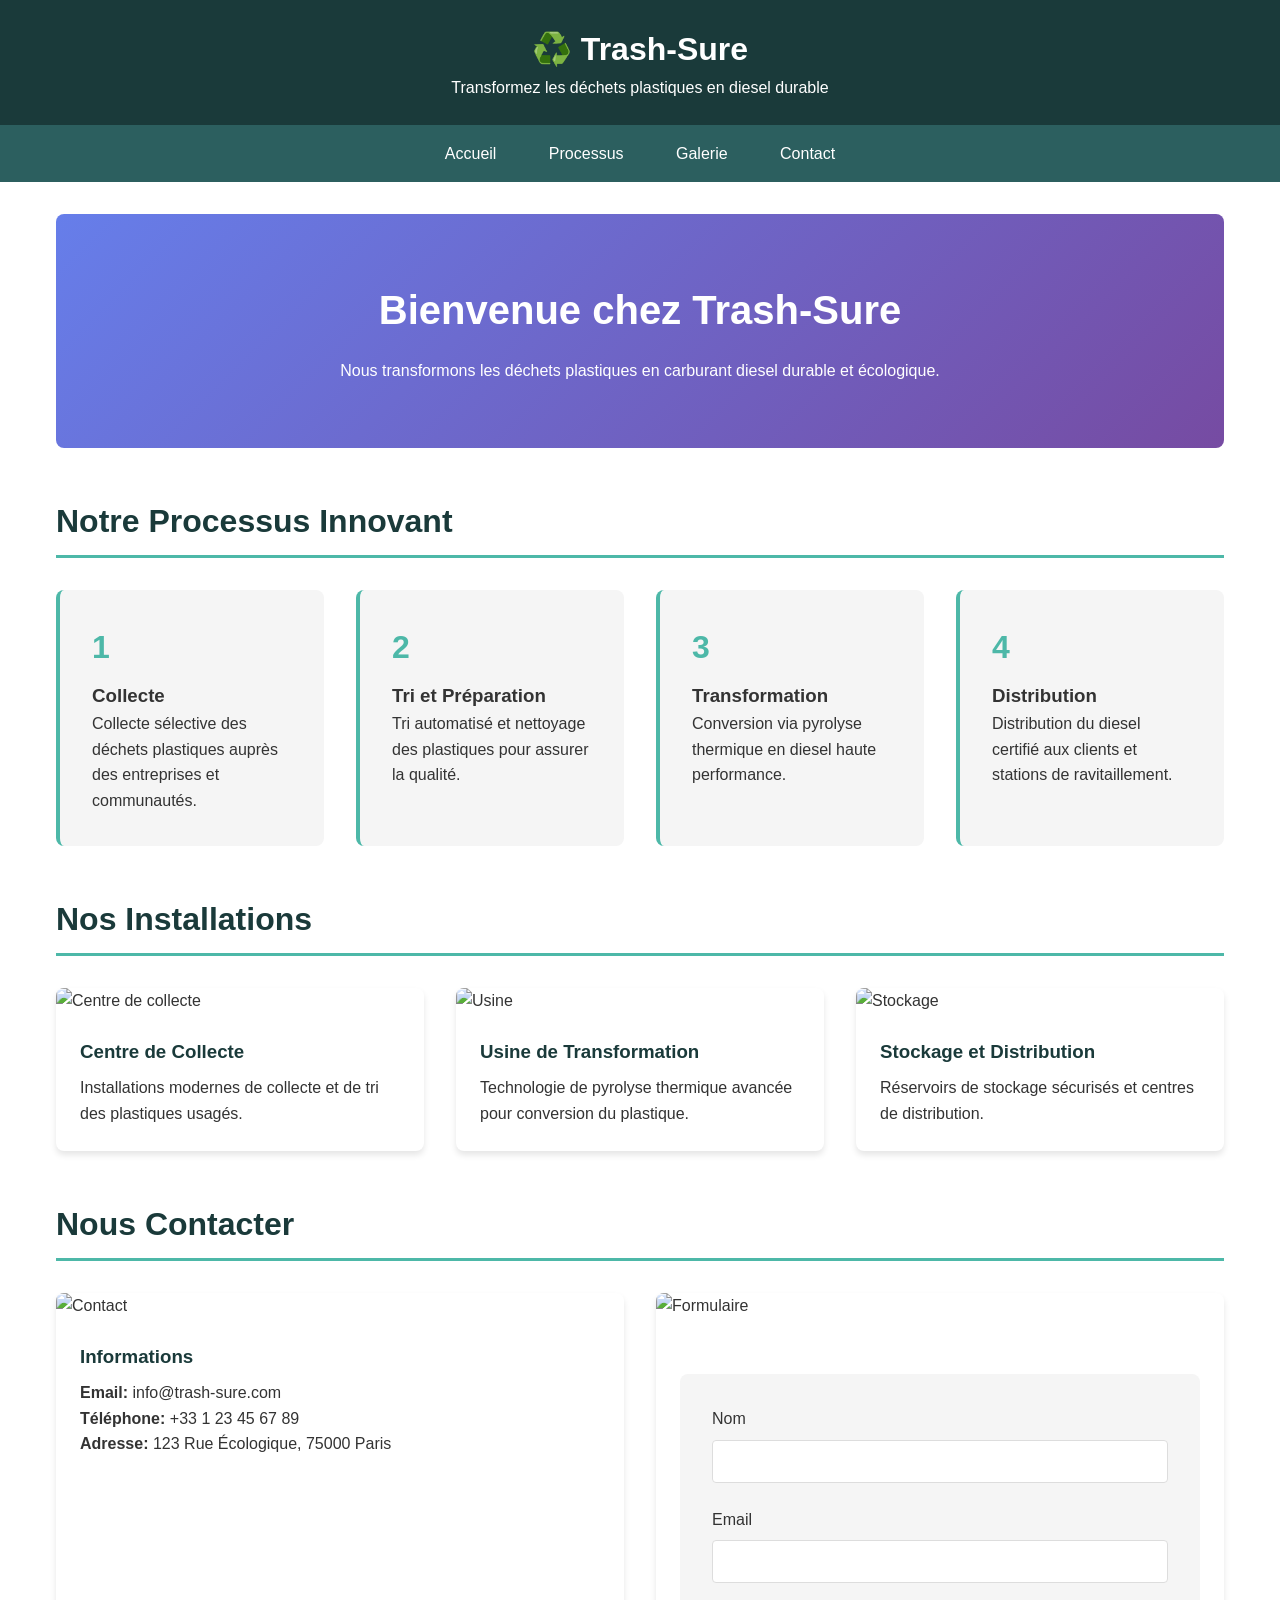
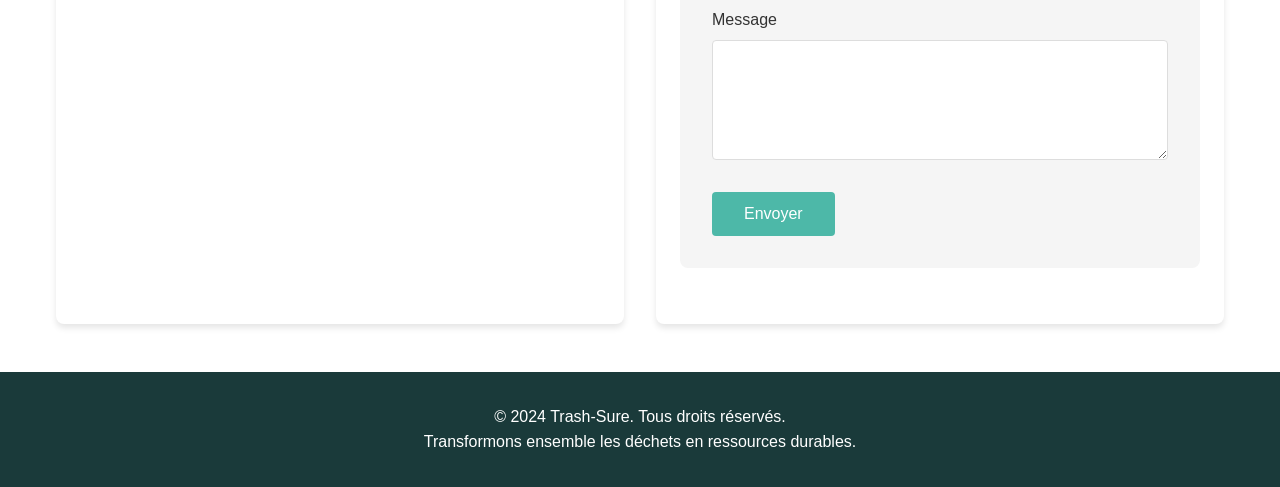
==== commit 8fb3a9e2: "Update index.html" ====
--- a/index.html
+++ b/index.html
@@ -5,6 +5,7 @@
   <meta charset="UTF-8">
   <meta name="viewport" content="width=device-width, initial-scale=1.0">
   <title>Trash-Sure - Plastique en Diesel</title>
+   <link rel="stylesheet" href="style.css">
 </head>
 <body>
   <header>
--- a/style.css
+++ b/style.css
@@ -0,0 +1,181 @@
+ * {
+      margin: 0;
+      padding: 0;
+      box-sizing: border-box;
+    }
+    
+    body {
+      font-family: 'Segoe UI', Tahoma, Geneva, Verdana, sans-serif;
+      line-height: 1.6;
+      color: #333;
+    }
+    
+    header {
+      background: #1a3a3a;
+      color: white;
+      padding: 1.5rem 0;
+      text-align: center;
+    }
+    
+    nav {
+      background: #2c5f5f;
+      padding: 1rem;
+      text-align: center;
+      position: sticky;
+      top: 0;
+      z-index: 100;
+    }
+    
+    nav a {
+      color: white;
+      margin: 0 1.5rem;
+      text-decoration: none;
+      font-weight: 500;
+      transition: color 0.3s;
+    }
+    
+    nav a:hover {
+      color: #4db8a8;
+    }
+    
+    .container {
+      max-width: 1200px;
+      margin: 0 auto;
+      padding: 0 1rem;
+    }
+    
+    .hero {
+      background: linear-gradient(135deg, #667eea 0%, #764ba2 100%);
+      color: white;
+      padding: 4rem 2rem;
+      border-radius: 8px;
+      text-align: center;
+      margin: 2rem 0;
+    }
+    
+    .hero h2 {
+      font-size: 2.5rem;
+      margin-bottom: 1rem;
+    }
+    
+    .section {
+      margin: 3rem 0;
+    }
+    
+    .section h2 {
+      font-size: 2rem;
+      margin-bottom: 1.5rem;
+      color: #1a3a3a;
+      border-bottom: 3px solid #4db8a8;
+      padding-bottom: 0.5rem;
+    }
+    
+    .gallery {
+      display: grid;
+      grid-template-columns: repeat(auto-fit, minmax(300px, 1fr));
+      gap: 2rem;
+      margin: 2rem 0;
+    }
+    
+    .card {
+      background: white;
+      border-radius: 8px;
+      overflow: hidden;
+      box-shadow: 0 4px 6px rgba(0,0,0,0.1);
+      transition: transform 0.3s;
+    }
+    
+    .card:hover {
+      transform: translateY(-5px);
+    }
+    
+    .card img {
+      width: 100%;
+      height: 250px;
+      object-fit: cover;
+    }
+    
+    .card-content {
+      padding: 1.5rem;
+    }
+    
+    .card h3 {
+      color: #1a3a3a;
+      margin-bottom: 0.5rem;
+    }
+    
+    .process-steps {
+      display: grid;
+      grid-template-columns: repeat(auto-fit, minmax(250px, 1fr));
+      gap: 2rem;
+      margin: 2rem 0;
+    }
+    
+    .step {
+      background: #f5f5f5;
+      padding: 2rem;
+      border-radius: 8px;
+      border-left: 4px solid #4db8a8;
+    }
+    
+    .step-number {
+      font-size: 2rem;
+      font-weight: bold;
+      color: #4db8a8;
+      margin-bottom: 0.5rem;
+    }
+    
+    .contact-form {
+      background: #f5f5f5;
+      padding: 2rem;
+      border-radius: 8px;
+      max-width: 600px;
+      margin: 2rem 0;
+    }
+    
+    .form-group {
+      margin-bottom: 1.5rem;
+    }
+    
+    .form-group label {
+      display: block;
+      margin-bottom: 0.5rem;
+      font-weight: 500;
+    }
+    
+    .form-group input,
+    .form-group textarea {
+      width: 100%;
+      padding: 0.8rem;
+      border: 1px solid #ddd;
+      border-radius: 4px;
+      font-family: Arial, sans-serif;
+    }
+    
+    .form-group textarea {
+      resize: vertical;
+      min-height: 120px;
+    }
+    
+    .btn {
+      background: #4db8a8;
+      color: white;
+      padding: 0.8rem 2rem;
+      border: none;
+      border-radius: 4px;
+      cursor: pointer;
+      font-size: 1rem;
+      transition: background 0.3s;
+    }
+    
+    .btn:hover {
+      background: #3a9b8f;
+    }
+    
+    footer {
+      background: #1a3a3a;
+      color: white;
+      text-align: center;
+      padding: 2rem;
+      margin-top: 3rem;
+    }
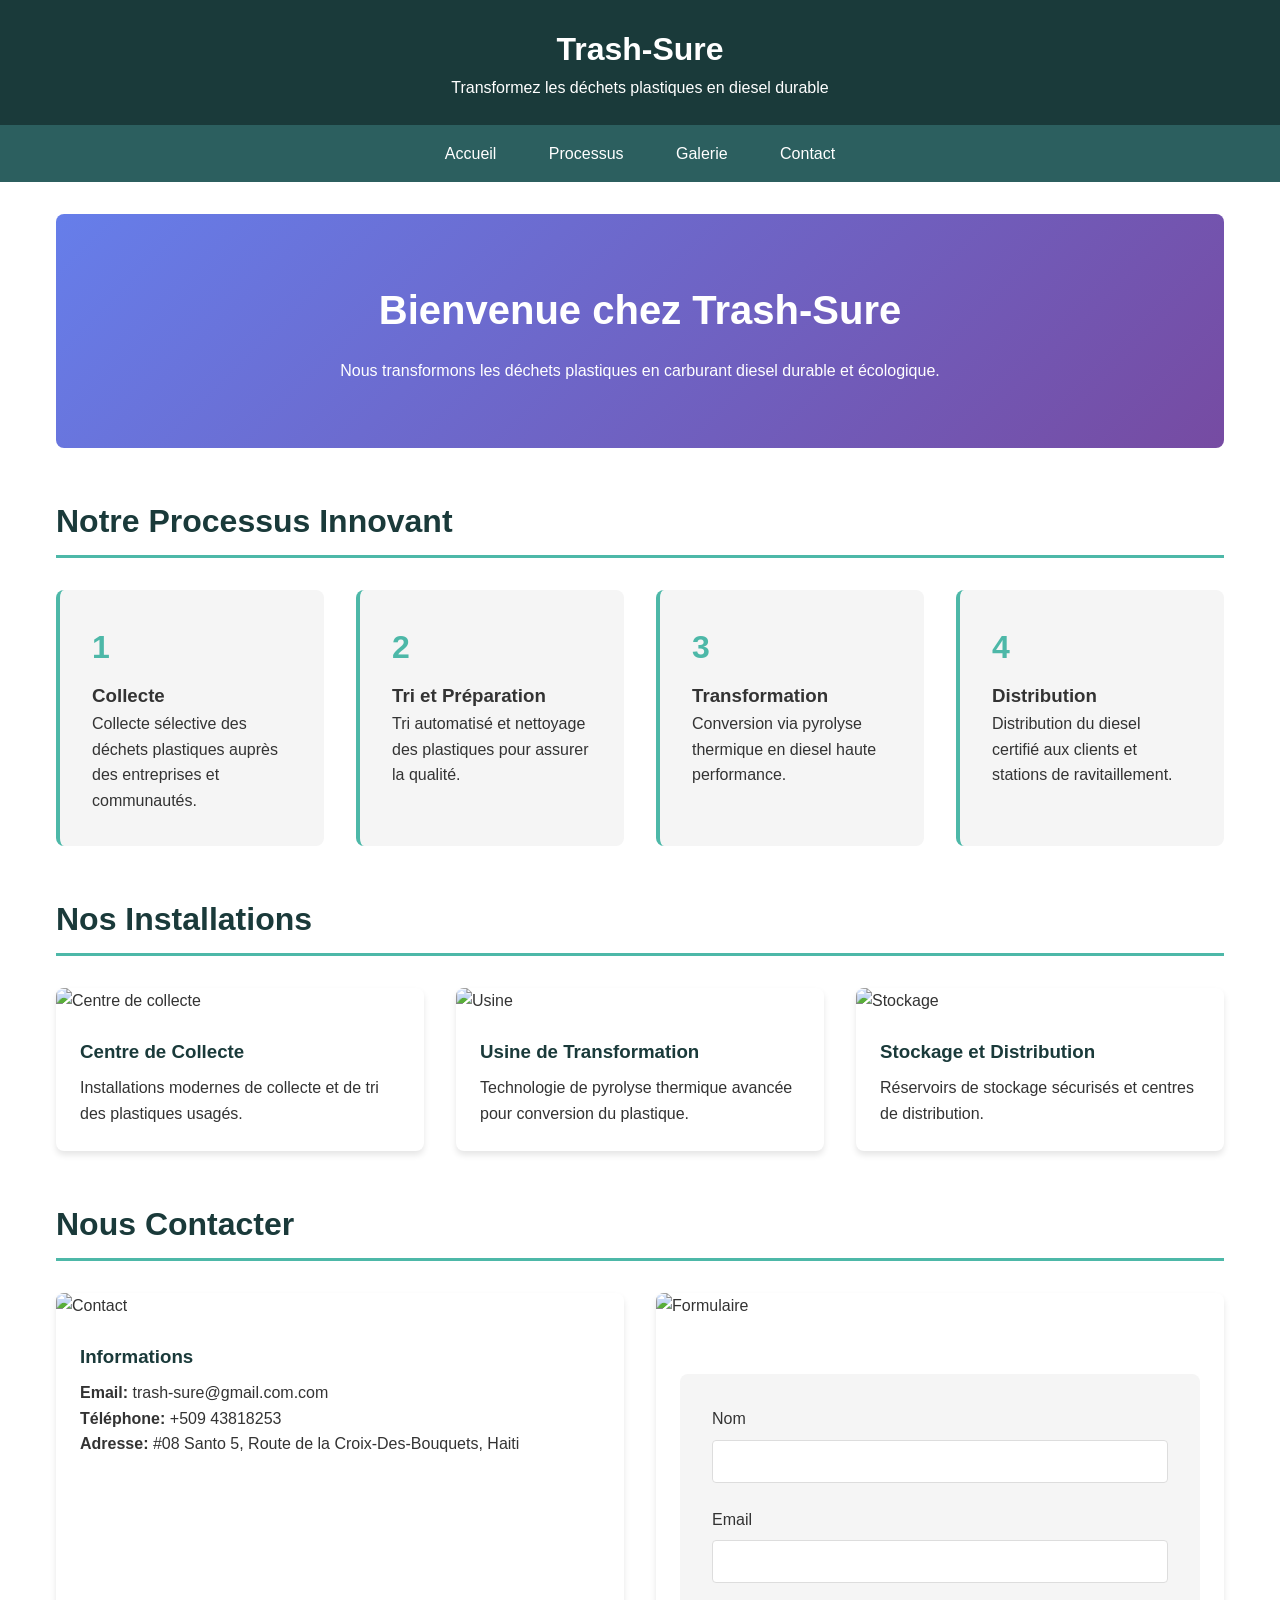
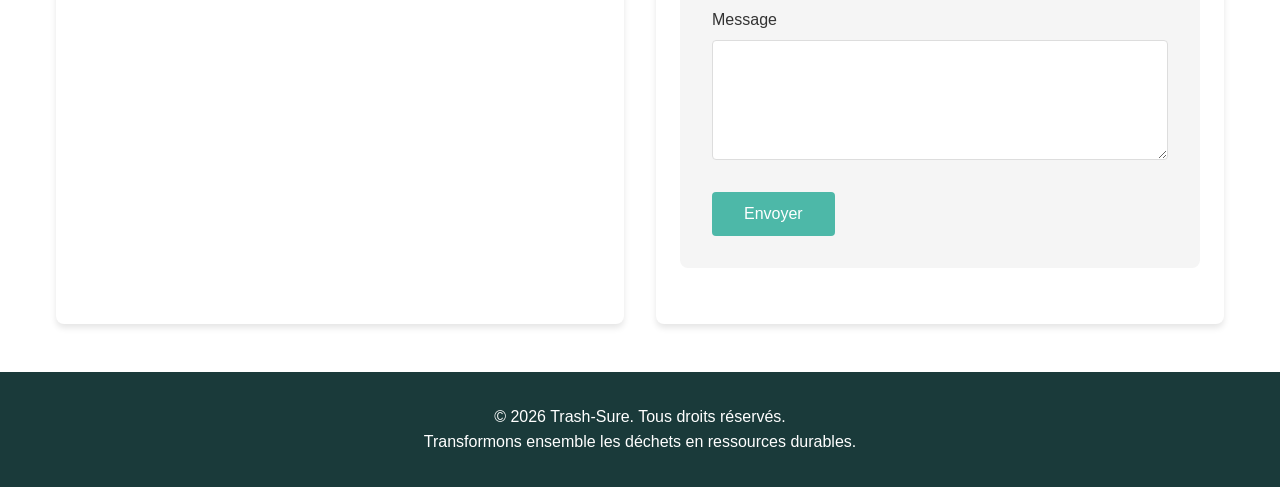
==== commit 47ffd0ac: "hfhzf" ====
--- a/index.html
+++ b/index.html
@@ -9,7 +9,7 @@
 </head>
 <body>
   <header>
-    <h1>♻️ Trash-Sure</h1>
+    <h1>Trash-Sure</h1>
     <p>Transformez les déchets plastiques en diesel durable</p>
   </header>
   
@@ -86,9 +86,9 @@
           <img src="https://via.placeholder.com/300x250?text=Contact" alt="Contact">
           <div class="card-content">
             <h3>Informations</h3>
-            <p><strong>Email:</strong> info@trash-sure.com</p>
-            <p><strong>Téléphone:</strong> +33 1 23 45 67 89</p>
-            <p><strong>Adresse:</strong> 123 Rue Écologique, 75000 Paris</p>
+            <p><strong>Email:</strong> trash-sure@gmail.com.com</p>
+            <p><strong>Téléphone:</strong> +509 43818253</p>
+            <p><strong>Adresse:</strong> #08 Santo 5, Route de la Croix-Des-Bouquets, Haiti</p>
           </div>
         </div>
         <div class="card">
@@ -116,7 +116,7 @@
   </div>
   
   <footer>
-    <p>&copy; 2024 Trash-Sure. Tous droits réservés.</p>
+    <p>&copy; 2026 Trash-Sure. Tous droits réservés.</p>
     <p>Transformons ensemble les déchets en ressources durables.</p>
   </footer>
 </body>
